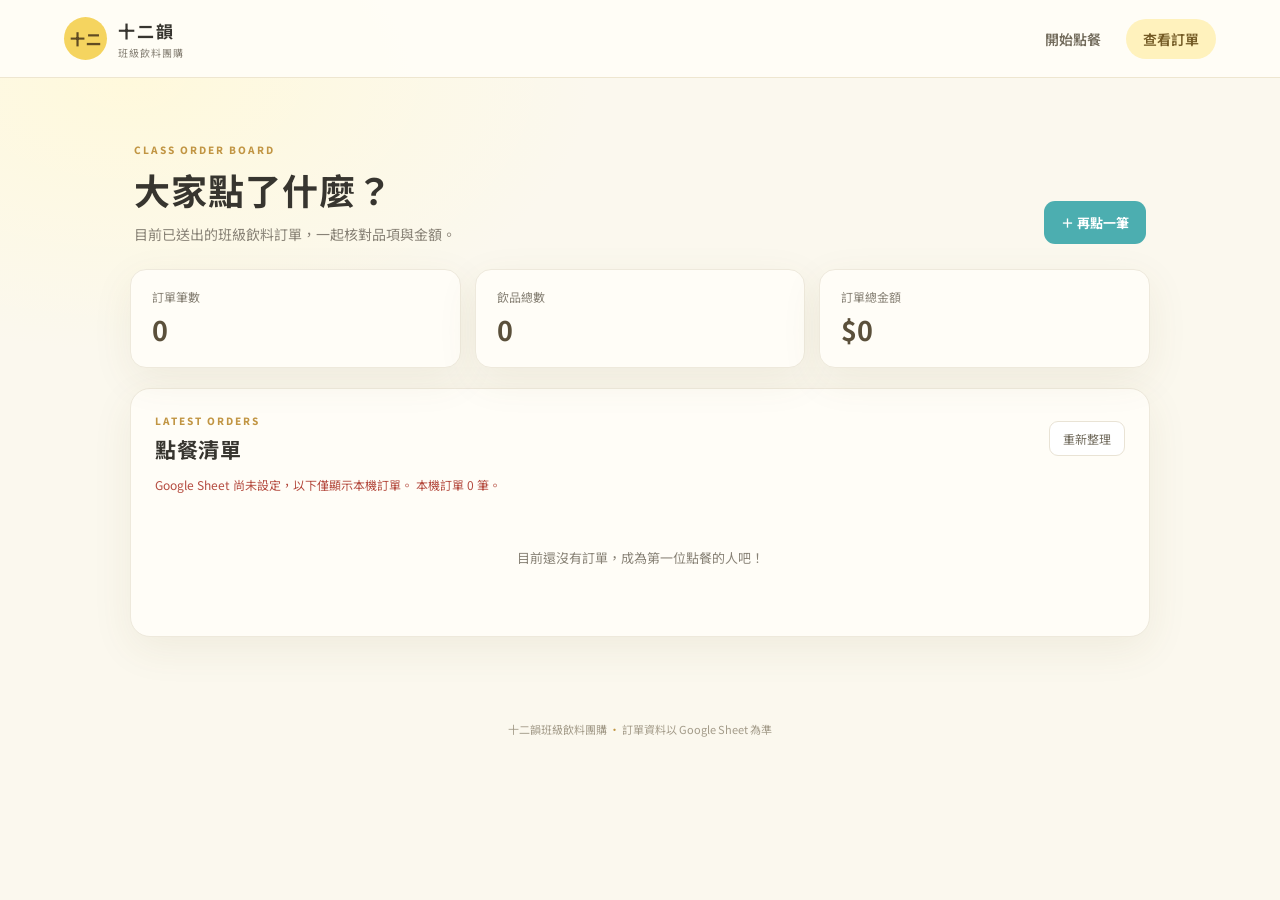
==== orders.html @ 12fecb8f "Create class tea ordering website Co-authored-by: Copilot <223556219+Copilot@users.noreply.github.co" ====
<!doctype html>
<html lang="zh-Hant">
<head>
  <meta charset="utf-8">
  <meta name="viewport" content="width=device-width, initial-scale=1">
  <meta name="theme-color" content="#f4cf58">
  <title>目前訂單｜十二韻班級飲料團購</title>
  <link rel="stylesheet" href="styles.css">
  <script src="app.js" defer></script>
</head>
<body data-page="orders">
  <header class="site-header">
    <a class="brand" href="index.html" aria-label="十二韻班級飲料團購首頁">
      <span class="brand-mark">十二</span>
      <span><strong>十二韻</strong><small>班級飲料團購</small></span>
    </a>
    <nav><a class="nav-link" href="index.html">開始點餐</a><a class="nav-link active" href="orders.html">查看訂單</a></nav>
  </header>
  <main class="orders-page">
    <section class="orders-hero">
      <div><p class="eyebrow">CLASS ORDER BOARD</p><h1>大家點了什麼？</h1><p>目前已送出的班級飲料訂單，一起核對品項與金額。</p></div>
      <a class="primary-link" href="index.html">＋ 再點一筆</a>
    </section>
    <section class="orders-summary" aria-label="訂單統計">
      <article class="stat-card"><span>訂單筆數</span><strong id="order-count">0</strong></article>
      <article class="stat-card"><span>飲品總數</span><strong id="drink-count">0</strong></article>
      <article class="stat-card"><span>訂單總金額</span><strong id="orders-total">$0</strong></article>
    </section>
    <section class="orders-board panel">
      <div class="board-heading"><div><p class="eyebrow">LATEST ORDERS</p><h2>點餐清單</h2></div><button class="refresh-button" id="refresh-orders" type="button">重新整理</button></div>
      <p id="orders-message" class="orders-message" role="status" aria-live="polite"></p>
      <div class="orders-list" id="orders-list"></div>
    </section>
  </main>
  <footer>十二韻班級飲料團購 <span>・</span> 訂單資料以 Google Sheet 為準</footer>
</body>
</html>
---- styles.css ----
@import url('https://fonts.googleapis.com/css2?family=Noto+Sans+TC:wght@400;500;600;700;800&display=swap');

:root {
  color-scheme: light;
  --ink: #37352f;
  --muted: #888276;
  --gold: #c19543;
  --yellow: #f5d45f;
  --teal: #4caeb0;
  --paper: #fffdf7;
  --line: #eee8d8;
  --shadow: 0 12px 40px rgba(105, 87, 40, .08);
  font-family: "Noto Sans TC", "Microsoft JhengHei", sans-serif;
  background: #fbf8ee;
  color: var(--ink);
}

* { box-sizing: border-box; }
body { margin: 0; min-width: 320px; background: radial-gradient(ellipse at 10% 10%, #fff9dc 0, transparent 29rem), #fbf8ee; }
a { color: inherit; text-decoration: none; }
button, input { font: inherit; }
.site-header { height: 78px; padding: 0 max(5vw, calc((100vw - 1320px) / 2)); display: flex; align-items: center; justify-content: space-between; background: rgba(255,253,247,.94); border-bottom: 1px solid rgba(221,208,171,.5); }
.brand { display: flex; align-items: center; gap: 11px; }
.brand-mark { display: grid; place-items: center; width: 43px; height: 43px; border-radius: 50%; background: var(--yellow); color: #604b22; font-size: 15px; font-weight: 800; letter-spacing: 1px; }
.brand strong, .brand small { display: block; }
.brand strong { font-size: 17px; letter-spacing: 2px; }
.brand small { margin-top: 2px; color: var(--muted); font-size: 10px; letter-spacing: 1px; }
.site-header nav { display: flex; gap: 8px; }
.nav-link { padding: 10px 17px; border-radius: 999px; color: #736c5c; font-size: 14px; font-weight: 600; }
.nav-link.active { background: #fff2bd; color: #745b25; }
.order-page, .orders-page { width: min(1320px, 90vw); margin: 34px auto 64px; }
.panel { background: var(--paper); border: 1px solid #eee9dc; border-radius: 20px; box-shadow: var(--shadow); }
.menu-row { padding: 24px 26px 20px; }
.section-heading { display: flex; justify-content: space-between; align-items: end; gap: 20px; margin-bottom: 19px; }
.eyebrow { margin: 0 0 6px; color: var(--gold); font-size: 10px; font-weight: 800; letter-spacing: 2px; }
h1, h2, p { margin-top: 0; }
h1, h2 { margin-bottom: 0; }
.section-heading h1 { font-size: clamp(23px, 2.4vw, 31px); letter-spacing: 1px; }
.heading-note, .helper-pill { color: var(--muted); font-size: 12px; }
.menu-image { display: block; width: 100%; height: auto; object-fit: contain; border-radius: 12px; background: #f4f0e5; }
.order-row { display: grid; grid-template-columns: minmax(0, 1fr) 320px; gap: 20px; margin-top: 22px; align-items: start; }
.form-panel, .price-panel { padding: 25px; }
.section-heading.compact { align-items: center; margin-bottom: 24px; }
.section-heading h2, .price-panel h2, .board-heading h2 { font-size: 21px; letter-spacing: .5px; }
.helper-pill { padding: 7px 11px; border-radius: 999px; background: #f4f1e5; white-space: nowrap; }
.name-label { display: block; margin-bottom: 8px; font-weight: 700; font-size: 14px; }
.name-label span { margin-left: 6px; font-weight: 400; color: var(--muted); font-size: 12px; }
#customer-name { width: 100%; height: 46px; padding: 0 14px; border: 1px solid #e7e1d2; border-radius: 11px; outline: 0; background: white; }
#customer-name:focus { border-color: var(--teal); box-shadow: 0 0 0 3px rgba(76,174,176,.13); }
.category-bar { display: flex; flex-wrap: wrap; gap: 7px; margin: 22px 0 14px; }
.category-chip { padding: 7px 12px; border: 1px solid #e9e3d5; border-radius: 999px; color: #6e695d; background: white; cursor: pointer; font-size: 12px; }
.category-chip.active { border-color: var(--teal); color: #247d7f; background: #e8f6f3; }
.product-list { display: grid; grid-template-columns: repeat(2, minmax(0, 1fr)); gap: 9px; }
.product-card { min-height: 58px; display: flex; align-items: center; justify-content: space-between; gap: 10px; padding: 10px 12px; border: 1px solid #f0ecdf; border-radius: 12px; background: #fffefa; }
.product-meta { min-width: 0; }
.product-name { display: block; font-size: 13px; font-weight: 600; line-height: 1.5; }
.product-price { display: block; margin-top: 2px; color: var(--gold); font-size: 12px; font-weight: 700; }
.quantity-control { flex: 0 0 auto; display: flex; align-items: center; gap: 8px; }
.qty-button { width: 28px; height: 28px; padding: 0; border: 1px solid #e9e3d5; border-radius: 50%; background: white; color: #706952; cursor: pointer; font-size: 17px; line-height: 1; }
.qty-button:hover { border-color: var(--teal); color: #247d7f; }
.qty-value { min-width: 12px; text-align: center; font-size: 13px; font-weight: 700; }
.submit-button { width: 100%; height: 49px; margin-top: 20px; border: 0; border-radius: 12px; background: var(--teal); color: white; cursor: pointer; font-weight: 700; letter-spacing: 1px; box-shadow: 0 5px 12px rgba(76,174,176,.2); }
.submit-button:hover, .primary-link:hover { background: #378f92; }
.submit-button span { margin-left: 8px; }
.form-message { min-height: 20px; margin: 10px 0 0; color: #357d61; text-align: center; font-size: 13px; }
.form-message.error, .orders-message.error { color: #b54c40; }
.price-panel { position: sticky; top: 20px; }
.price-panel h2 { margin-bottom: 20px; }
.summary-empty { padding: 25px 4px 22px; text-align: center; color: #9b9587; font-size: 13px; line-height: 1.8; }
.empty-icon { display: grid; place-items: center; width: 43px; height: 43px; margin: 0 auto 10px; border-radius: 50%; background: #fff6d5; color: var(--gold); font-size: 24px; }
.summary-empty p { margin-bottom: 0; }
.summary-list { display: grid; gap: 10px; max-height: 270px; overflow: auto; margin: 0; padding: 0 0 8px; list-style: none; }
.summary-item { display: flex; justify-content: space-between; gap: 10px; font-size: 12px; }
.summary-item span:first-child { overflow-wrap: anywhere; }
.summary-item span:last-child { flex: 0 0 auto; font-weight: 600; }
.total-line { display: flex; justify-content: space-between; align-items: center; padding-top: 16px; border-top: 1px dashed #ddd4bd; }
.total-line span { font-size: 13px; font-weight: 600; }
.total-line strong { color: #be6d4c; font-size: 27px; }
.price-note { margin: 5px 0 18px; color: var(--muted); font-size: 11px; }
.summary-sticker { padding: 12px; border-radius: 10px; background: #fff4c7; color: #96783b; text-align: center; font-size: 12px; font-weight: 700; letter-spacing: 1px; }
.mobile-total { display: none; }
footer { padding: 20px; color: #a39b89; text-align: center; font-size: 11px; }
footer span { color: var(--gold); }
.orders-page { max-width: 1020px; }
.orders-hero { display: flex; align-items: end; justify-content: space-between; gap: 20px; padding: 30px 4px 25px; }
.orders-hero h1 { font-size: clamp(26px, 3vw, 36px); letter-spacing: 1px; }
.orders-hero p:last-child { margin: 9px 0 0; color: var(--muted); font-size: 14px; }
.primary-link { display: inline-flex; align-items: center; padding: 12px 17px; border-radius: 11px; background: var(--teal); color: white; font-size: 13px; font-weight: 700; white-space: nowrap; }
.orders-summary { display: grid; grid-template-columns: repeat(3, 1fr); gap: 14px; margin-bottom: 20px; }
.stat-card { padding: 18px 21px; border: 1px solid #eee9dc; border-radius: 16px; background: var(--paper); box-shadow: var(--shadow); }
.stat-card span { display: block; color: var(--muted); font-size: 12px; }
.stat-card strong { display: block; margin-top: 5px; color: #5b503b; font-size: 27px; }
.orders-board { padding: 24px; }
.board-heading { display: flex; align-items: center; justify-content: space-between; }
.refresh-button { padding: 8px 13px; border: 1px solid #e9e3d5; border-radius: 9px; background: white; color: #726c5e; cursor: pointer; font-size: 12px; }
.orders-message { min-height: 19px; margin: 12px 0 0; color: var(--muted); font-size: 12px; }
.orders-list { display: grid; gap: 11px; margin-top: 8px; }
.order-card { padding: 17px 18px; border: 1px solid #eee9dc; border-radius: 13px; background: #fffefa; }
.order-card-head { display: flex; align-items: center; justify-content: space-between; gap: 10px; margin-bottom: 11px; }
.order-customer { font-size: 15px; font-weight: 700; }
.order-date { margin-left: 8px; color: var(--muted); font-size: 11px; font-weight: 400; }
.order-amount { color: #bd704f; font-weight: 800; }
.order-card-items { display: flex; flex-wrap: wrap; gap: 7px; }
.order-card-items span { padding: 5px 9px; border-radius: 999px; background: #f4f1e7; color: #726b5d; font-size: 11px; }
.orders-empty { padding: 45px 15px; color: var(--muted); text-align: center; font-size: 13px; }

@media (max-width: 820px) {
  .order-row { grid-template-columns: minmax(0, 1fr) 270px; gap: 14px; }
  .form-panel, .price-panel { padding: 19px; }
  .product-list { grid-template-columns: 1fr; }
  .menu-row { padding: 19px; }
}
@media (max-width: 650px) {
  .site-header { height: 68px; padding: 0 5vw; }
  .nav-link { padding: 9px 11px; font-size: 12px; }
  .order-page, .orders-page { width: 92vw; margin-top: 18px; }
  .section-heading { align-items: start; flex-direction: column; gap: 8px; }
  .heading-note { font-size: 11px; }
  .menu-row { padding: 14px; border-radius: 15px; }
  .menu-image { border-radius: 8px; }
  .order-row { grid-template-columns: 1fr; margin-top: 14px; }
  .form-panel { padding: 18px 15px; }
  .section-heading.compact { flex-direction: row; align-items: center; }
  .helper-pill { white-space: normal; text-align: right; font-size: 10px; }
  .product-list { grid-template-columns: 1fr; }
  .price-panel { display: none; }
  .mobile-total { display: flex; justify-content: space-between; margin-top: 18px; padding: 12px 2px 0; border-top: 1px dashed #ddd4bd; font-size: 13px; font-weight: 600; }
  .mobile-total strong { color: #bd704f; font-size: 18px; }
  .orders-hero { align-items: start; flex-direction: column; padding: 20px 0; }
  .orders-summary { gap: 8px; }
  .stat-card { padding: 13px 10px; }
  .stat-card span { font-size: 10px; }
  .stat-card strong { font-size: 20px; }
  .orders-board { padding: 16px; }
  .order-card { padding: 13px; }
  .order-date { display: block; margin: 3px 0 0; }
}
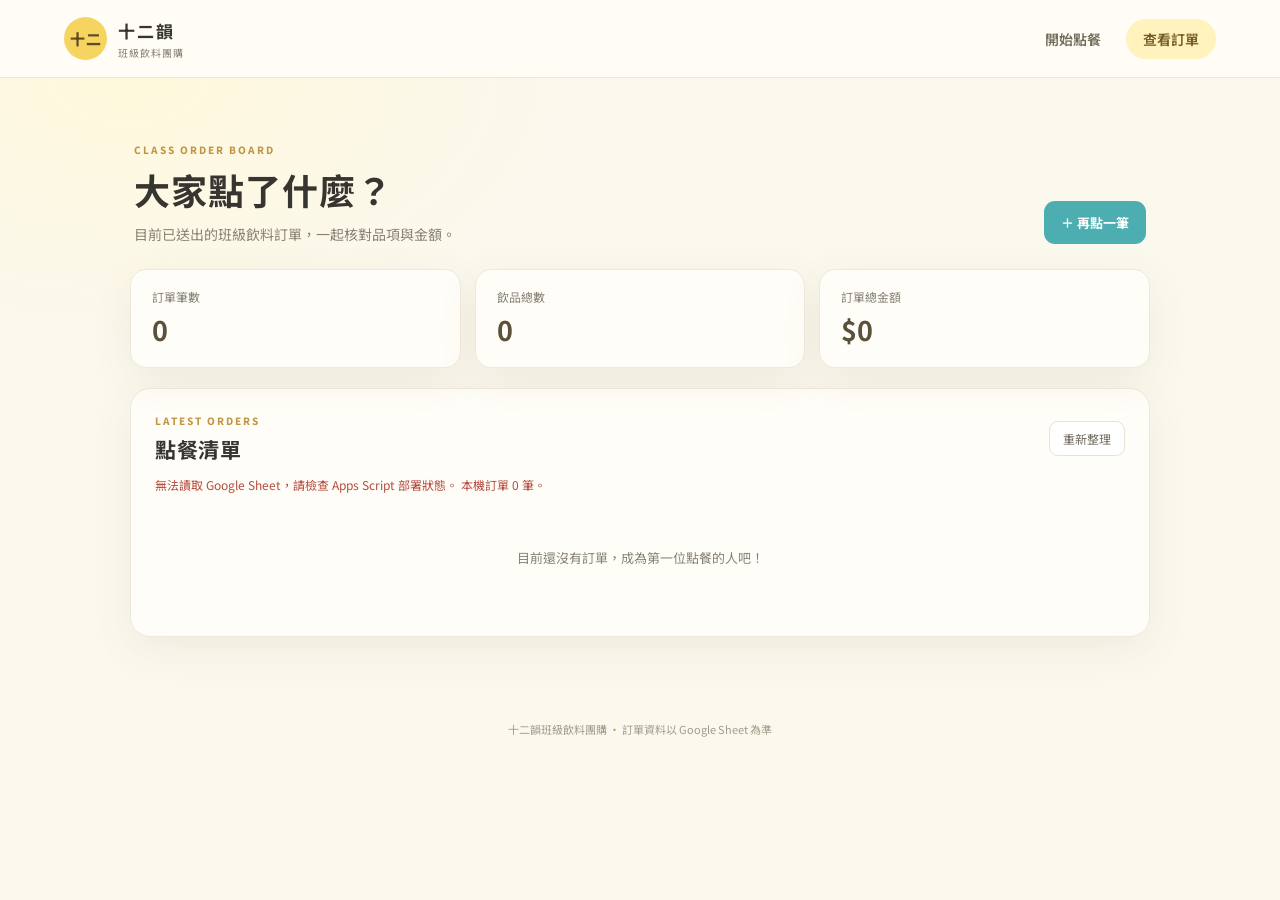
==== commit 59750bda: "Refresh cached app script after Sheets integration Co-authored-by: Copilot <223556219+Copilot@users." ====
--- a/orders.html
+++ b/orders.html
@@ -6,7 +6,7 @@
   <meta name="theme-color" content="#f4cf58">
   <title>目前訂單｜十二韻班級飲料團購</title>
   <link rel="stylesheet" href="styles.css">
-  <script src="app.js" defer></script>
+  <script src="app.js?v=20261019" defer></script>
 </head>
 <body data-page="orders">
   <header class="site-header">
